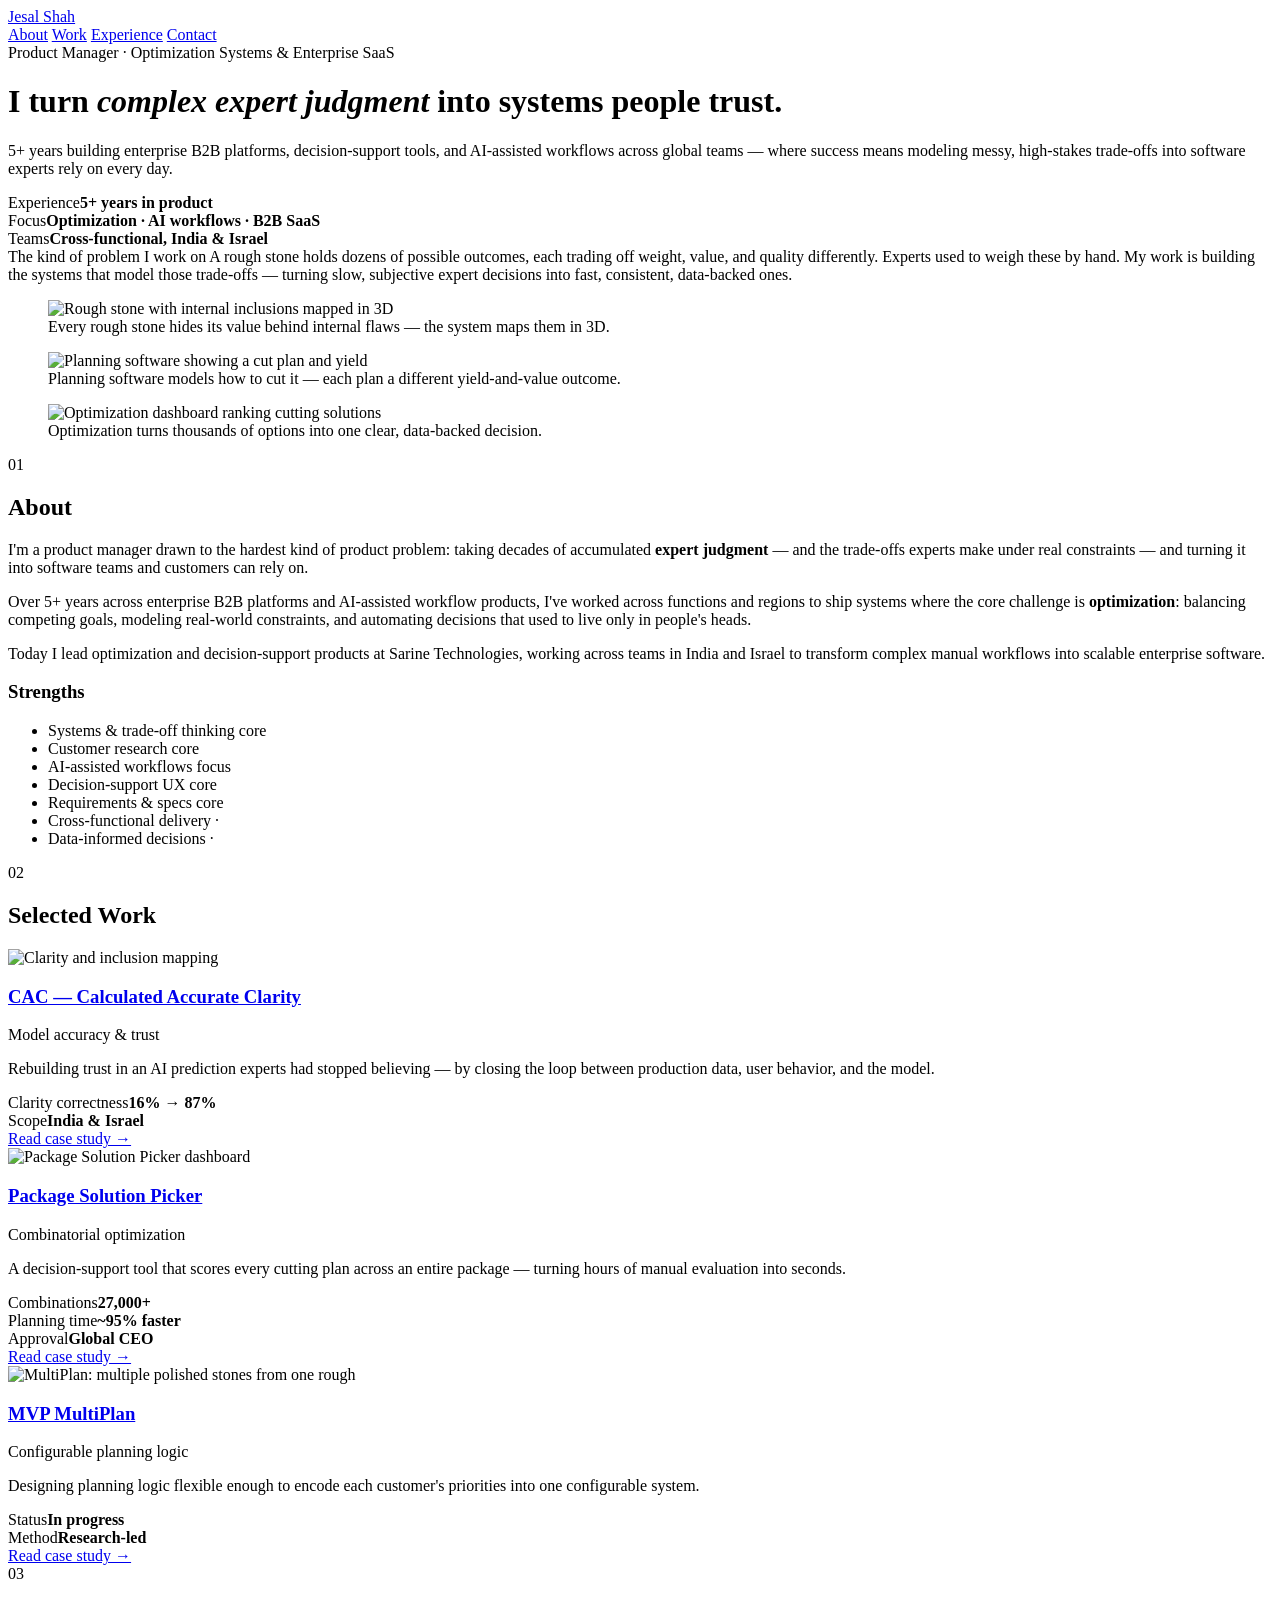
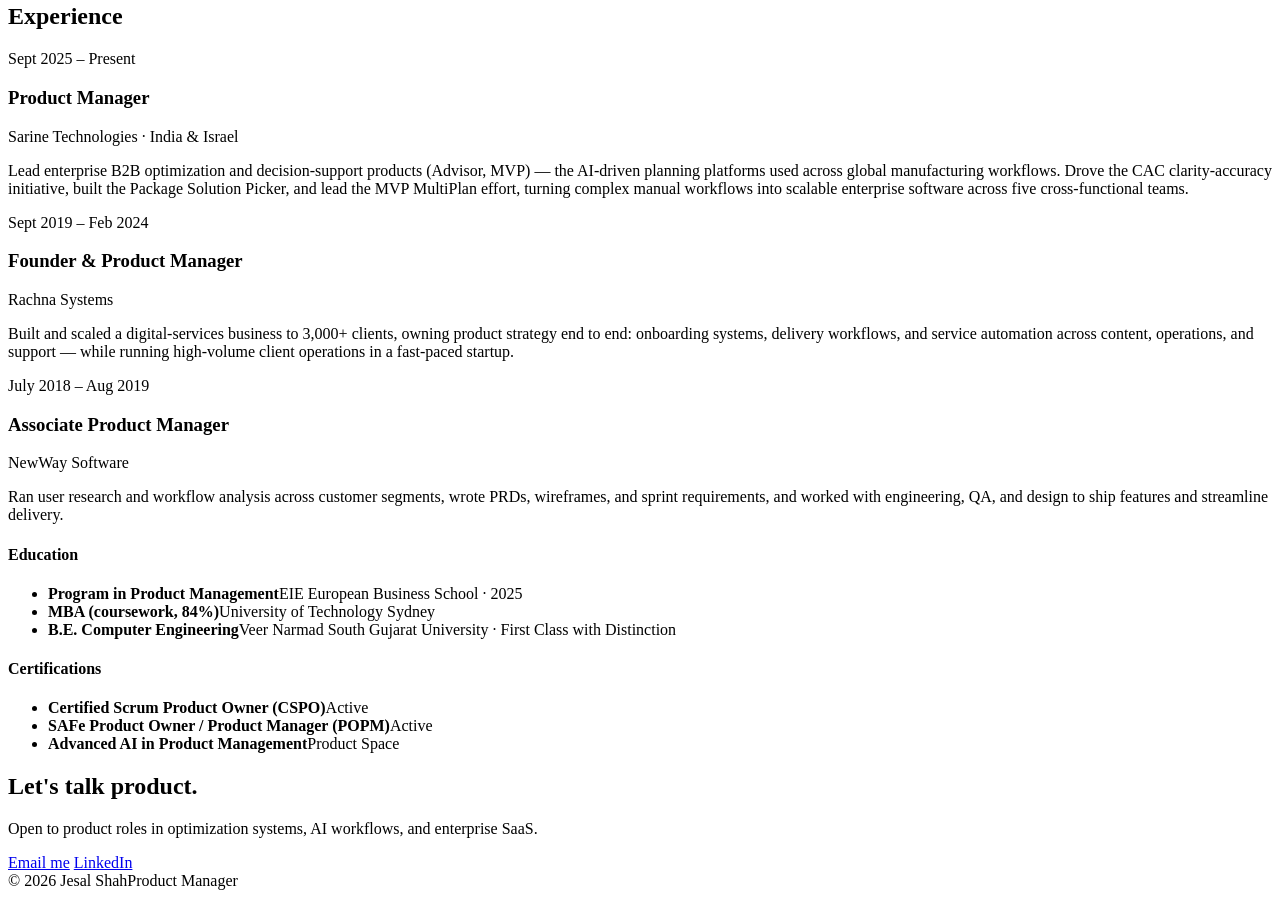
==== index.html @ 4de151d1 "Add files via upload" ====
<!DOCTYPE html>
<html lang="en">
<head>
<meta charset="UTF-8">
<meta name="viewport" content="width=device-width, initial-scale=1.0">
<title>Jesal Shah — Product Manager</title>
<link rel="preconnect" href="https://fonts.googleapis.com">
<link rel="preconnect" href="https://fonts.gstatic.com" crossorigin>
<link href="https://fonts.googleapis.com/css2?family=Fraunces:opsz,wght@9..144,400;9..144,500;9..144,600;9..144,700&family=IBM+Plex+Mono:wght@400;500&family=IBM+Plex+Sans:wght@400;500;600&display=swap" rel="stylesheet">
<link rel="stylesheet" href="assets/style.css">
</head>
<body>

<nav>
  <div class="wrap">
    <a class="name" href="index.html">Jesal Shah</a>
    <div class="links">
      <a href="#about">About</a>
      <a href="#work">Work</a>
      <a href="#experience">Experience</a>
      <a href="#contact">Contact</a>
    </div>
  </div>
</nav>

<header>
  <div class="wrap">
    <div class="eyebrow mono">Product Manager · Optimization Systems &amp; Enterprise SaaS</div>
    <h1>I turn <em>complex expert judgment</em> into systems people trust.</h1>
    <p class="lede">5+ years building enterprise B2B platforms, decision-support tools, and AI-assisted workflows across global teams &mdash; where success means modeling messy, high-stakes trade-offs into software experts rely on every day.</p>
    <div class="hero-meta">
      <div><span class="mono">Experience</span><strong>5+ years in product</strong></div>
      <div><span class="mono">Focus</span><strong>Optimization · AI workflows · B2B SaaS</strong></div>
      <div><span class="mono">Teams</span><strong>Cross-functional, India &amp; Israel</strong></div>
    </div>
  </div>
</header>

<div class="context">
  <div class="wrap">
    <div class="intro">
      <span class="mono">The kind of problem I work on</span>
      A rough stone holds dozens of possible outcomes, each trading off weight, value, and quality differently. Experts used to weigh these by hand. My work is building the systems that model those trade-offs &mdash; turning slow, subjective expert decisions into fast, consistent, data-backed ones.
    </div>
    <div class="ctx-grid">
      <figure><img src="assets/inclusion-map.jpg" alt="Rough stone with internal inclusions mapped in 3D"><figcaption>Every rough stone hides its value behind internal flaws &mdash; the system maps them in 3D.</figcaption></figure>
      <figure><img src="assets/cut-plan-yield.jpg" alt="Planning software showing a cut plan and yield"><figcaption>Planning software models how to cut it &mdash; each plan a different yield-and-value outcome.</figcaption></figure>
      <figure><img src="assets/picker-dashboard.png" alt="Optimization dashboard ranking cutting solutions"><figcaption>Optimization turns thousands of options into one clear, data-backed decision.</figcaption></figure>
    </div>
  </div>
</div>

<section id="about">
  <div class="wrap">
    <div class="sec-head"><span class="num">01</span><h2>About</h2></div>
    <div class="about-grid">
      <div>
        <p>I'm a product manager drawn to the hardest kind of product problem: taking decades of accumulated <strong>expert judgment</strong> &mdash; and the trade-offs experts make under real constraints &mdash; and turning it into software teams and customers can rely on.</p>
        <p>Over 5+ years across enterprise B2B platforms and AI-assisted workflow products, I've worked across functions and regions to ship systems where the core challenge is <strong>optimization</strong>: balancing competing goals, modeling real-world constraints, and automating decisions that used to live only in people's heads.</p>
        <p>Today I lead optimization and decision-support products at Sarine Technologies, working across teams in India and Israel to transform complex manual workflows into scalable enterprise software.</p>
      </div>
      <div class="skills">
        <h3>Strengths</h3>
        <ul>
          <li>Systems &amp; trade-off thinking <span>core</span></li>
          <li>Customer research <span>core</span></li>
          <li>AI-assisted workflows <span>focus</span></li>
          <li>Decision-support UX <span>core</span></li>
          <li>Requirements &amp; specs <span>core</span></li>
          <li>Cross-functional delivery <span>·</span></li>
          <li>Data-informed decisions <span>·</span></li>
        </ul>
      </div>
    </div>
  </div>
</section>

<section id="work">
  <div class="wrap">
    <div class="sec-head"><span class="num">02</span><h2>Selected Work</h2></div>

    <article class="case">
      <div class="case-media"><img src="assets/inclusion-map.jpg" alt="Clarity and inclusion mapping"></div>
      <div class="case-body">
        <div class="case-top"><h3><a href="work/cac.html">CAC &mdash; Calculated Accurate Clarity</a></h3><span class="tag">Model accuracy &amp; trust</span></div>
        <p class="one-liner">Rebuilding trust in an AI prediction experts had stopped believing &mdash; by closing the loop between production data, user behavior, and the model.</p>
        <div class="metrics">
          <div class="m"><span class="mono">Clarity correctness</span><strong>16% &rarr; 87%</strong></div>
          <div class="m"><span class="mono">Scope</span><strong>India &amp; Israel</strong></div>
        </div>
        <div class="case-links"><a class="btn btn-fill" href="work/cac.html">Read case study &rarr;</a></div>
      </div>
    </article>

    <article class="case">
      <div class="case-media"><img src="assets/picker-dashboard.png" alt="Package Solution Picker dashboard"></div>
      <div class="case-body">
        <div class="case-top"><h3><a href="work/package-solution-picker.html">Package Solution Picker</a></h3><span class="tag">Combinatorial optimization</span></div>
        <p class="one-liner">A decision-support tool that scores every cutting plan across an entire package &mdash; turning hours of manual evaluation into seconds.</p>
        <div class="metrics">
          <div class="m"><span class="mono">Combinations</span><strong>27,000+</strong></div>
          <div class="m"><span class="mono">Planning time</span><strong>~95% faster</strong></div>
          <div class="m"><span class="mono">Approval</span><strong>Global CEO</strong></div>
        </div>
        <div class="case-links">
          <a class="btn btn-fill" href="work/package-solution-picker.html">Read case study &rarr;</a>
        </div>
      </div>
    </article>

    <article class="case">
      <div class="case-media"><img src="assets/multiplan.webp" alt="MultiPlan: multiple polished stones from one rough"></div>
      <div class="case-body">
        <div class="case-top"><h3><a href="work/multiplan.html">MVP MultiPlan</a></h3><span class="tag">Configurable planning logic</span></div>
        <p class="one-liner">Designing planning logic flexible enough to encode each customer's priorities into one configurable system.</p>
        <div class="metrics">
          <div class="m"><span class="mono">Status</span><strong>In progress</strong></div>
          <div class="m"><span class="mono">Method</span><strong>Research-led</strong></div>
        </div>
        <div class="case-links">
          <a class="btn btn-fill" href="work/multiplan.html">Read case study &rarr;</a>
        </div>
      </div>
    </article>

  </div>
</section>

<section id="experience">
  <div class="wrap">
    <div class="sec-head"><span class="num">03</span><h2>Experience</h2></div>
    <div class="exp">
      <div class="exp-item">
        <div class="date">Sept 2025 &ndash; Present</div>
        <h3>Product Manager</h3>
        <div class="co">Sarine Technologies · India &amp; Israel</div>
        <p>Lead enterprise B2B optimization and decision-support products (Advisor, MVP) &mdash; the AI-driven planning platforms used across global manufacturing workflows. Drove the CAC clarity-accuracy initiative, built the Package Solution Picker, and lead the MVP MultiPlan effort, turning complex manual workflows into scalable enterprise software across five cross-functional teams.</p>
      </div>
      <div class="exp-item">
        <div class="date">Sept 2019 &ndash; Feb 2024</div>
        <h3>Founder &amp; Product Manager</h3>
        <div class="co">Rachna Systems</div>
        <p>Built and scaled a digital-services business to 3,000+ clients, owning product strategy end to end: onboarding systems, delivery workflows, and service automation across content, operations, and support &mdash; while running high-volume client operations in a fast-paced startup.</p>
      </div>
      <div class="exp-item">
        <div class="date">July 2018 &ndash; Aug 2019</div>
        <h3>Associate Product Manager</h3>
        <div class="co">NewWay Software</div>
        <p>Ran user research and workflow analysis across customer segments, wrote PRDs, wireframes, and sprint requirements, and worked with engineering, QA, and design to ship features and streamline delivery.</p>
      </div>
    </div>

    <div class="credentials">
      <div>
        <h4>Education</h4>
        <ul>
          <li><strong>Program in Product Management</strong>EIE European Business School · 2025</li>
          <li><strong>MBA (coursework, 84%)</strong>University of Technology Sydney</li>
          <li><strong>B.E. Computer Engineering</strong>Veer Narmad South Gujarat University · First Class with Distinction</li>
        </ul>
      </div>
      <div>
        <h4>Certifications</h4>
        <ul>
          <li><strong>Certified Scrum Product Owner (CSPO)</strong>Active</li>
          <li><strong>SAFe Product Owner / Product Manager (POPM)</strong>Active</li>
          <li><strong>Advanced AI in Product Management</strong>Product Space</li>
        </ul>
      </div>
    </div>
  </div>
</section>

<section id="contact" class="contact">
  <div class="wrap">
    <h2>Let's talk product.</h2>
    <p>Open to product roles in optimization systems, AI workflows, and enterprise SaaS.</p>
    <div class="cta-row">
      <a class="btn btn-fill" href="mailto:Jesal.shah1910@gmail.com">Email me</a>
      <a class="btn btn-line" href="https://linkedin.com/in/jesalshah19/" target="_blank" rel="noopener">LinkedIn</a>
    </div>
  </div>
</section>

<footer>
  <div class="wrap"><span class="mono">&copy; 2026 Jesal Shah</span><span class="mono">Product Manager</span></div>
</footer>

<script src="assets/assistant.js"></script>
</body>
</html>
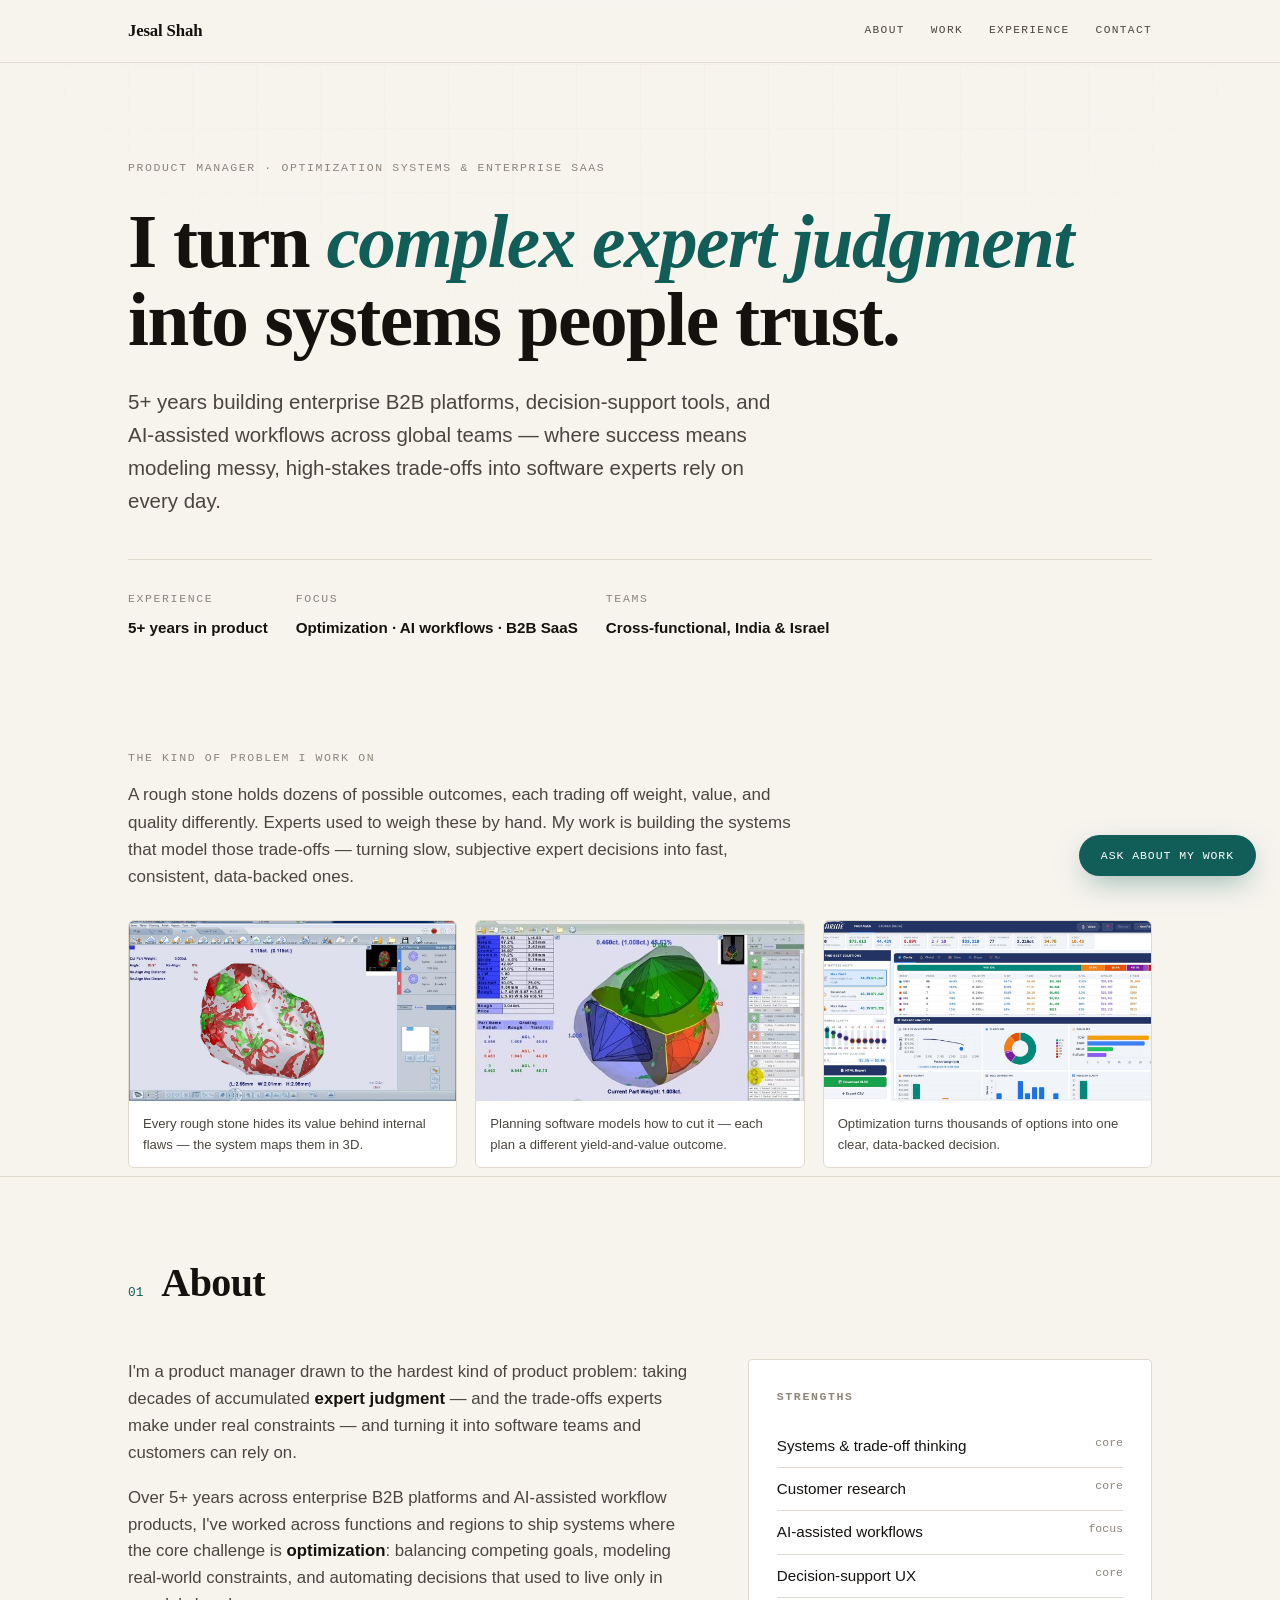
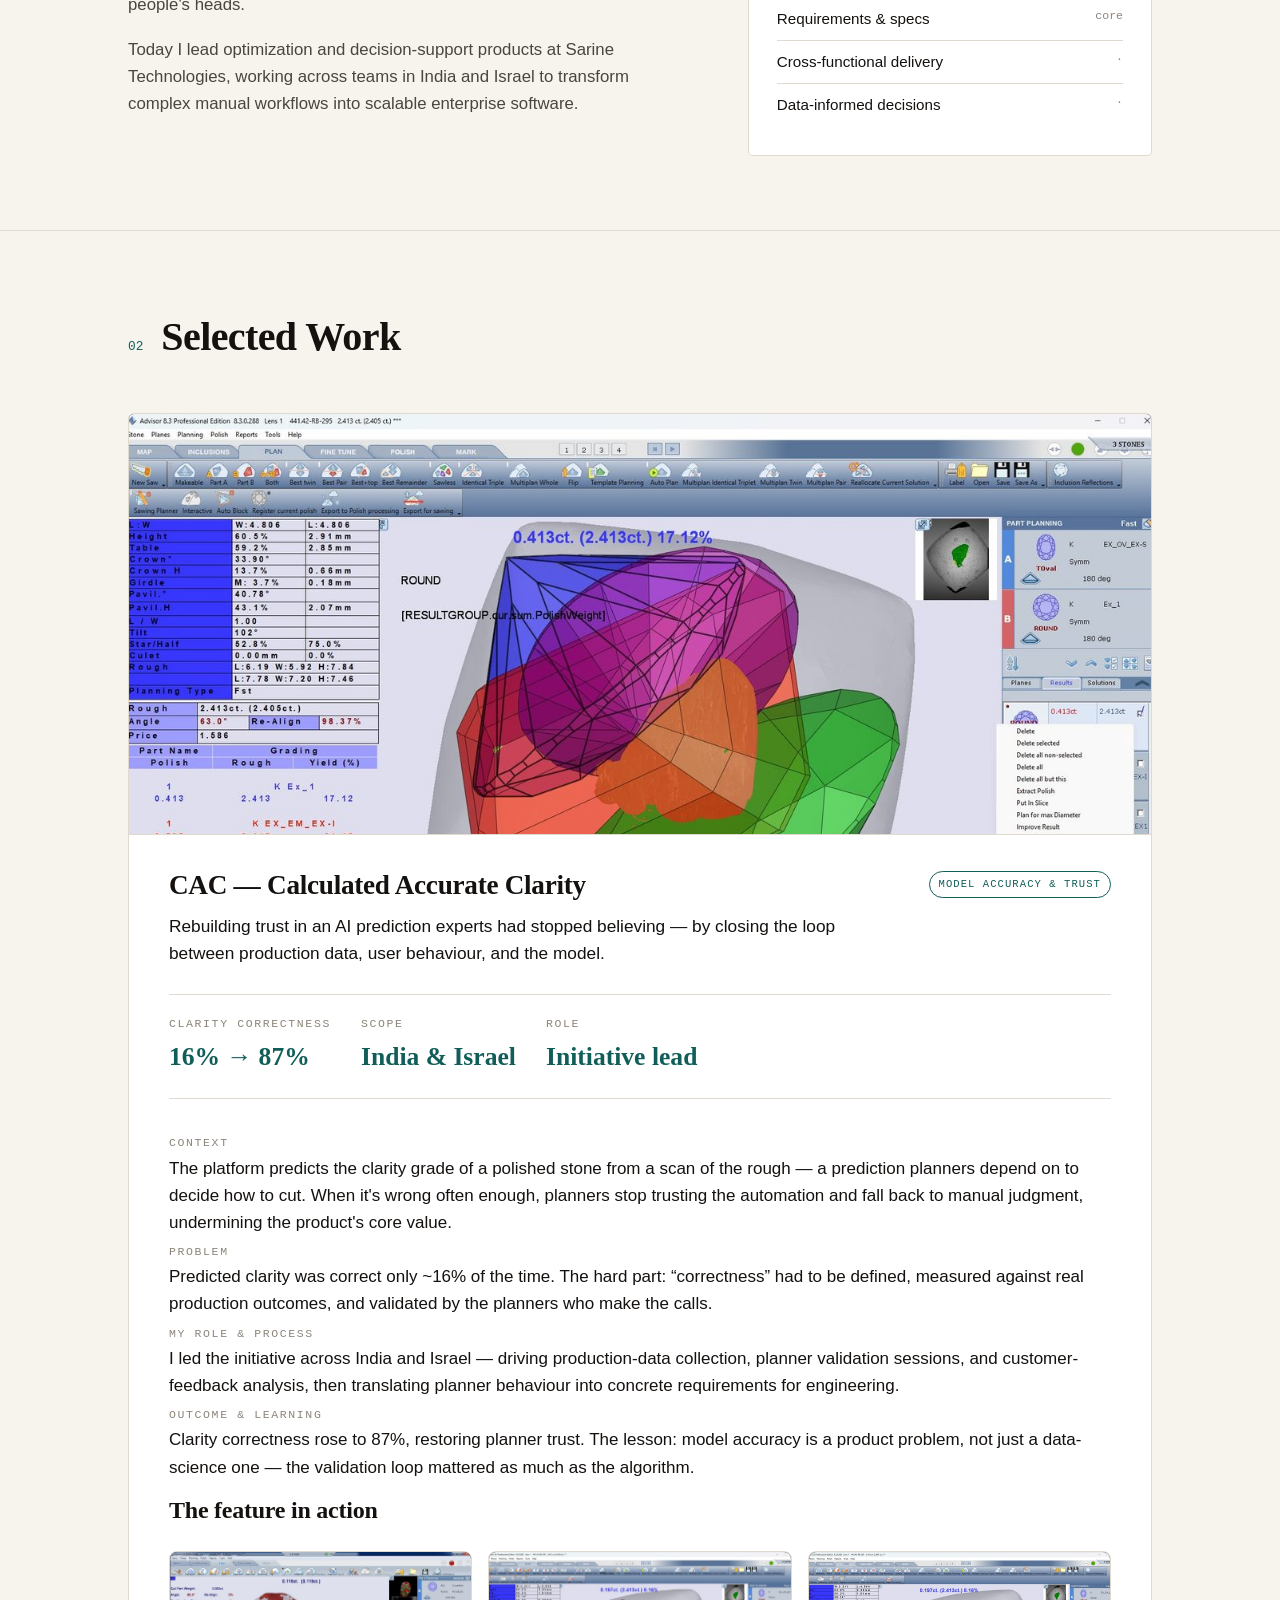
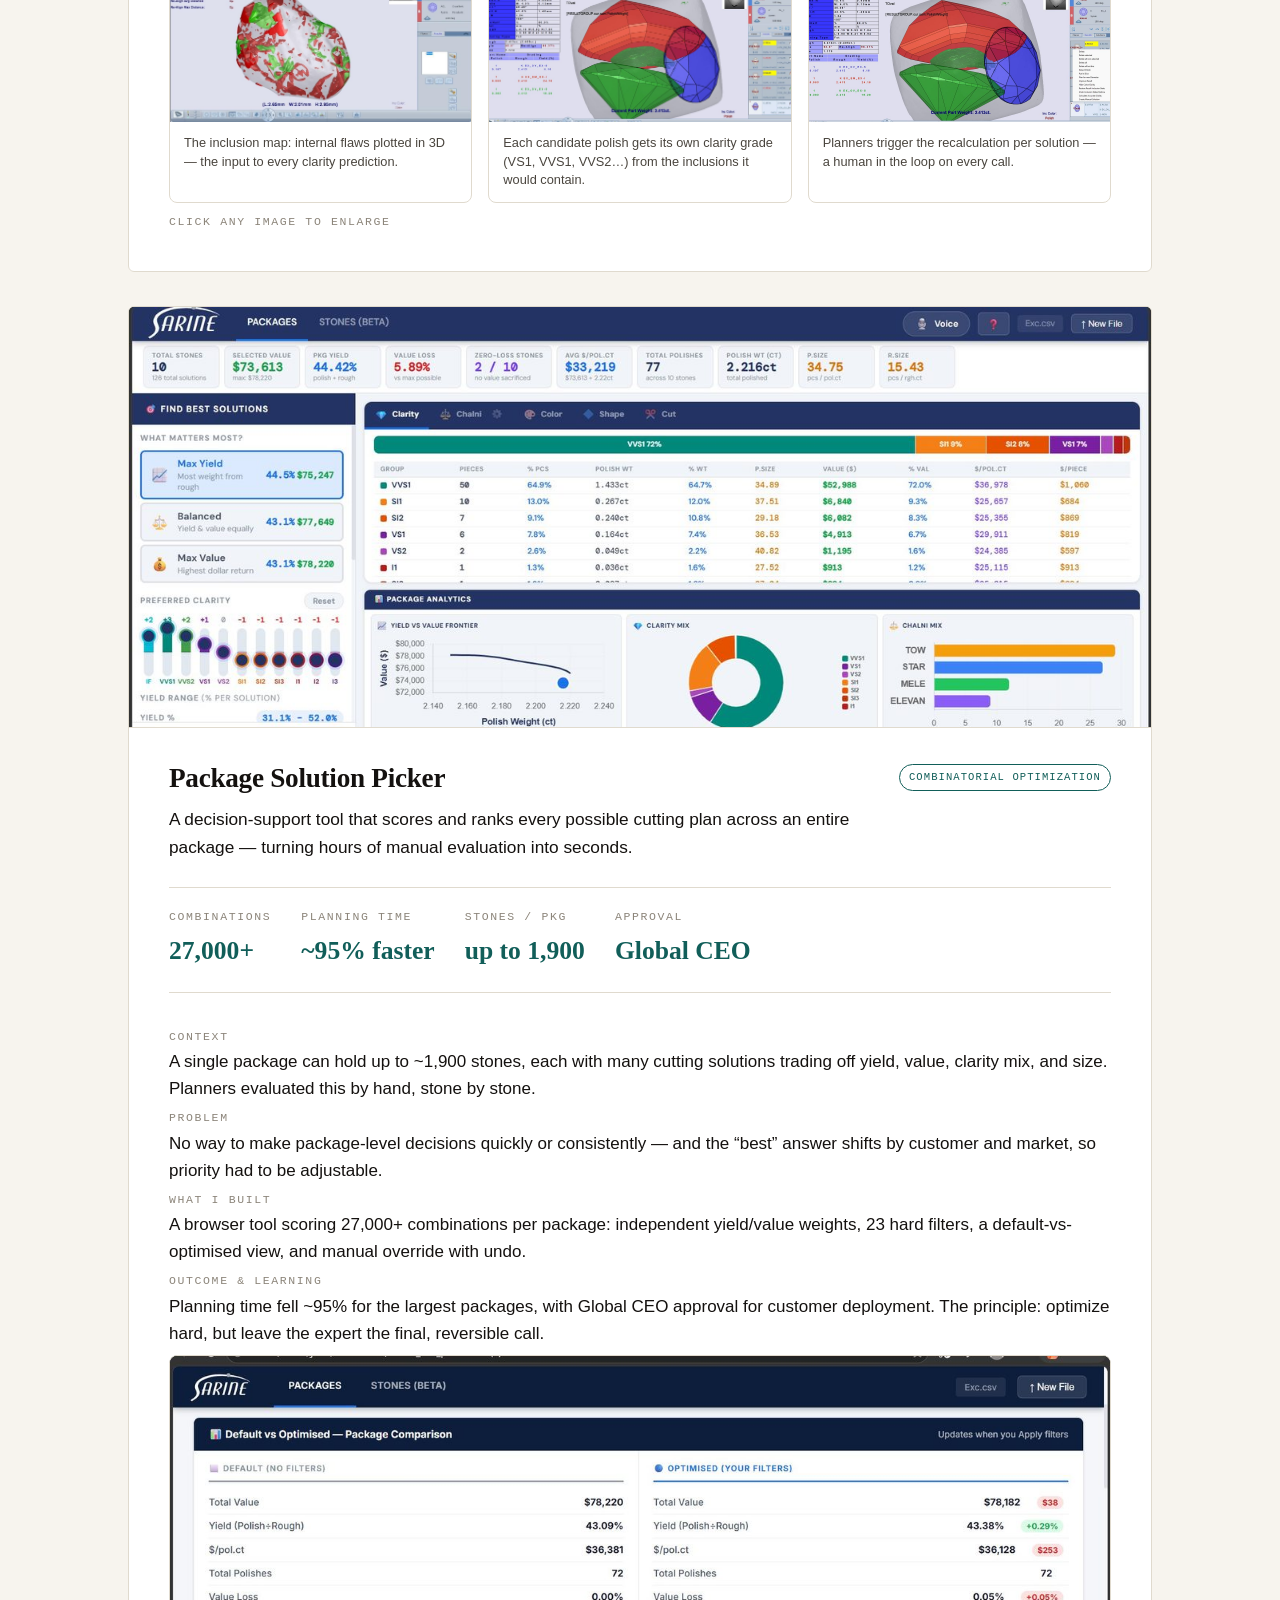
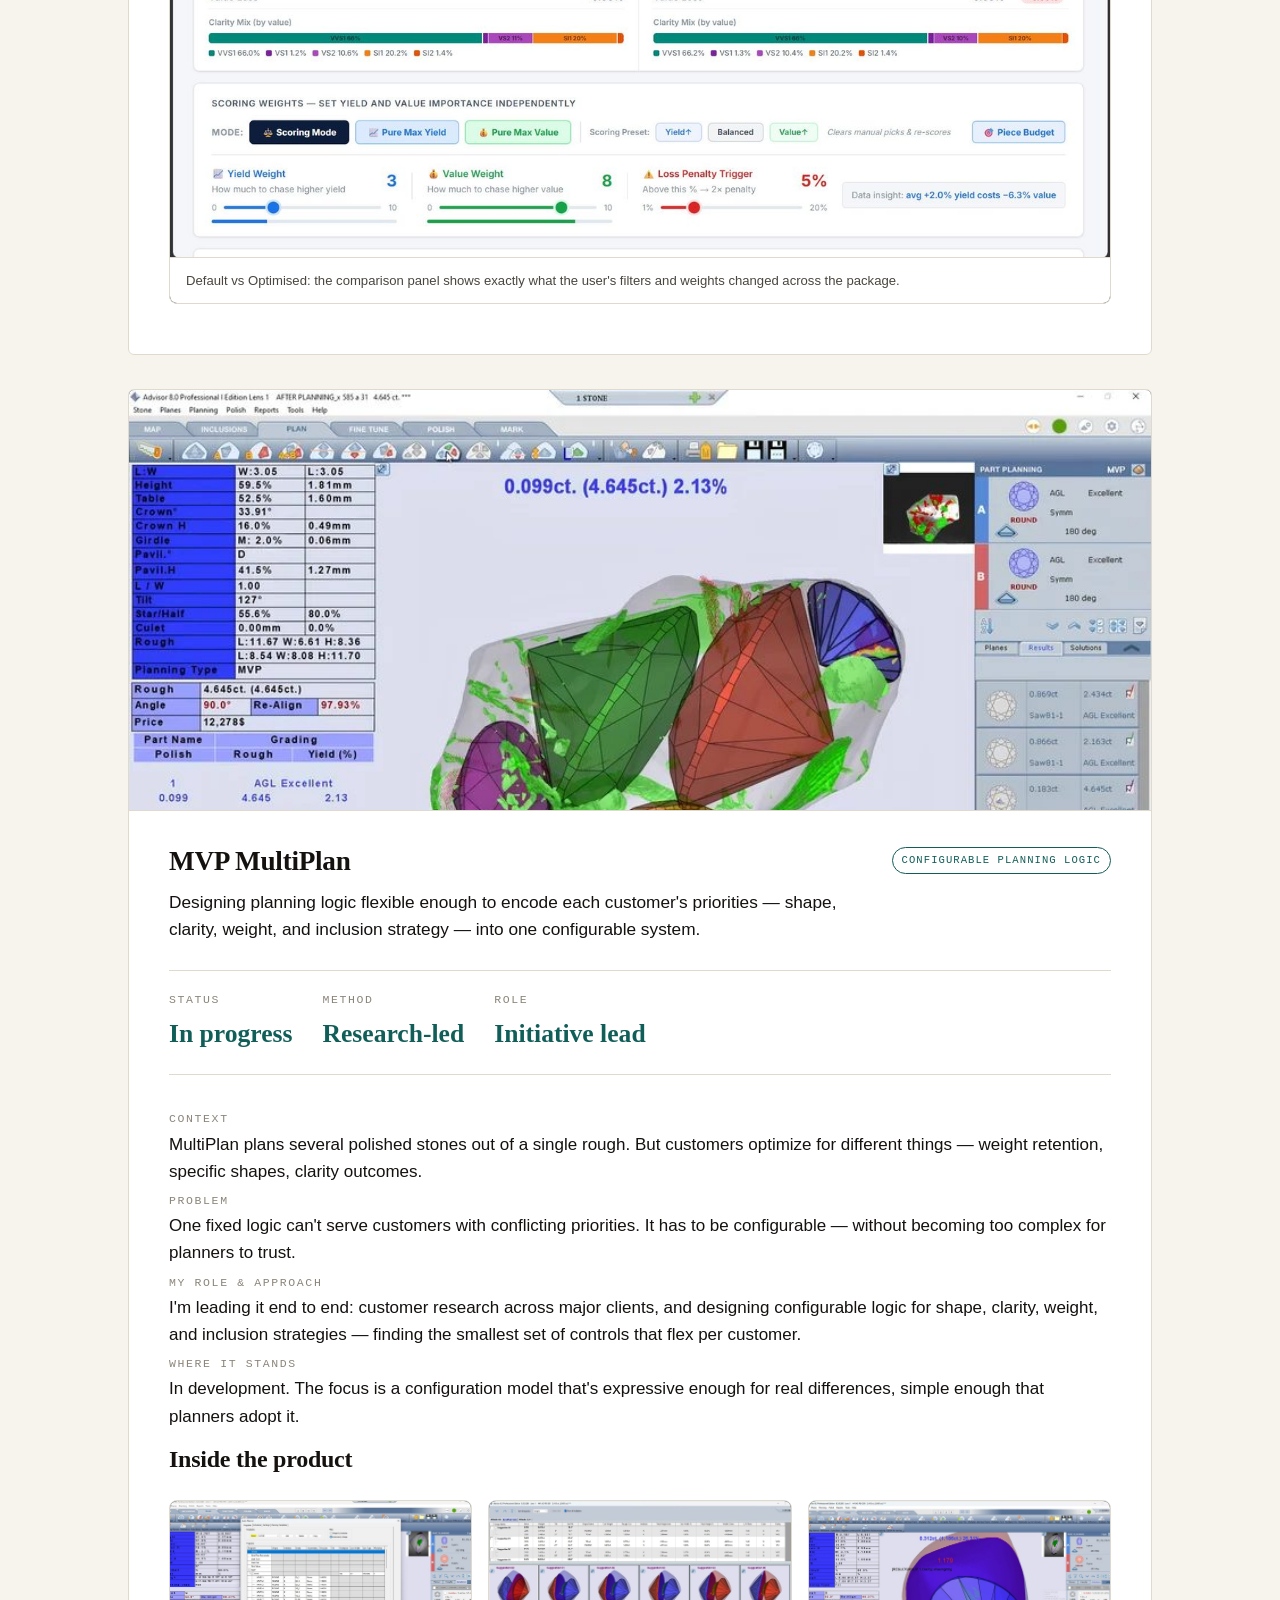
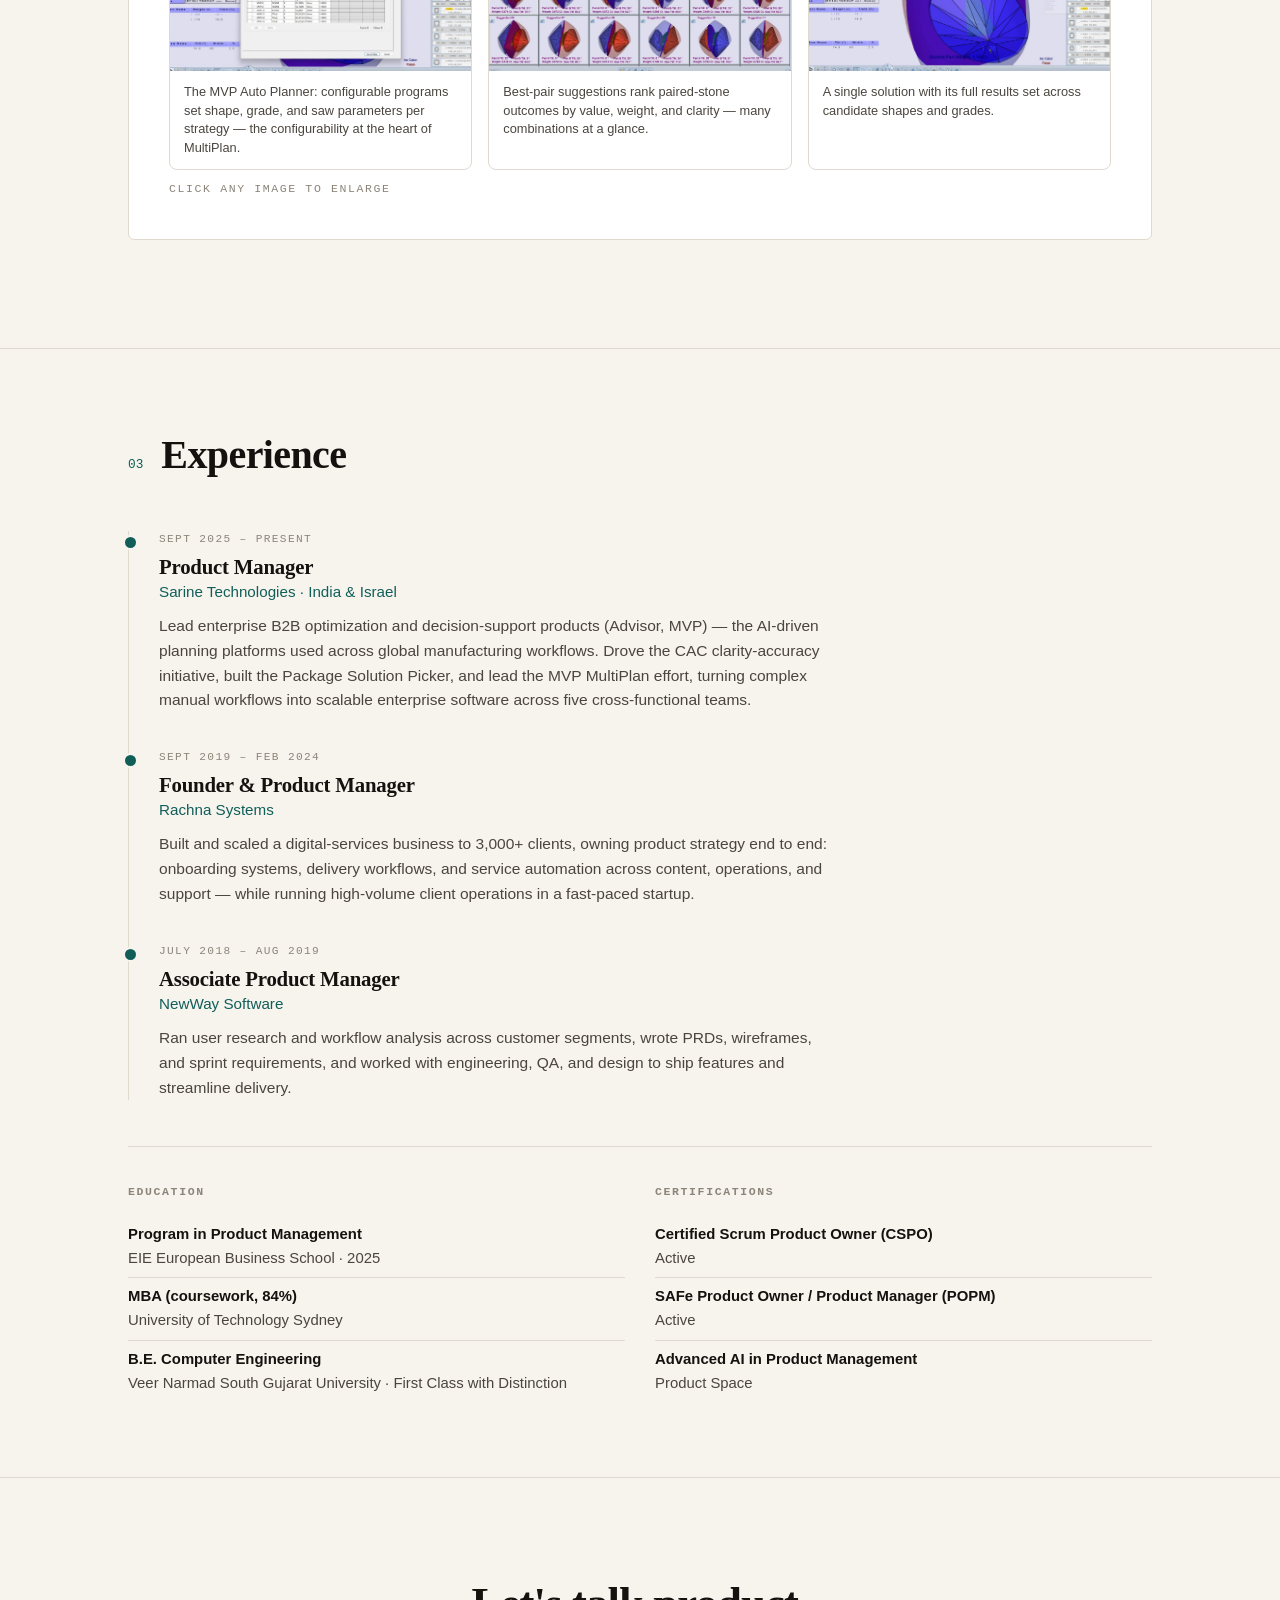
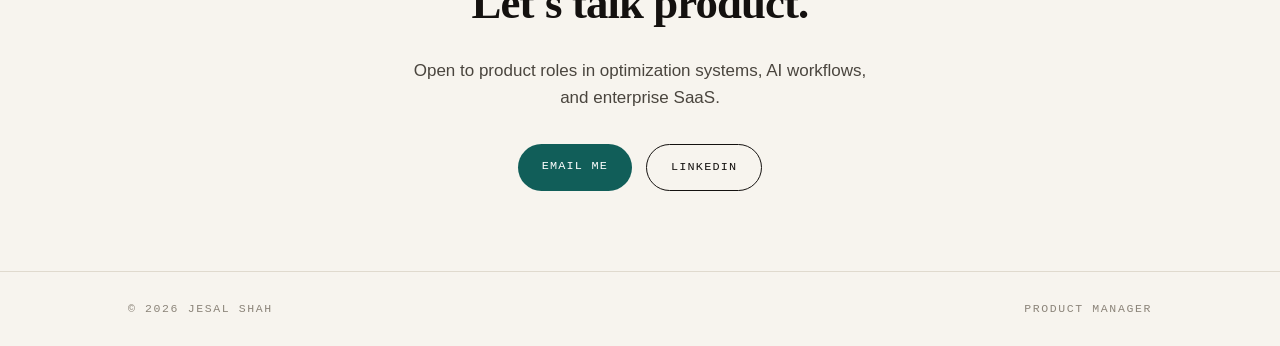
==== commit 39a89c69: "Add files via upload" ====
--- a/index.html
+++ b/index.html
@@ -7,185 +7,479 @@
 <link rel="preconnect" href="https://fonts.googleapis.com">
 <link rel="preconnect" href="https://fonts.gstatic.com" crossorigin>
 <link href="https://fonts.googleapis.com/css2?family=Fraunces:opsz,wght@9..144,400;9..144,500;9..144,600;9..144,700&family=IBM+Plex+Mono:wght@400;500&family=IBM+Plex+Sans:wght@400;500;600&display=swap" rel="stylesheet">
-<link rel="stylesheet" href="assets/style.css">
+<style>
+:root{
+  --paper:#F7F4EE; --ink:#14110F; --ink-soft:#4A453E; --ink-faint:#8C857A;
+  --accent:#115E59; --accent-soft:#0f4c4a; --line:#E0DACE; --card:#FFFFFF; --maxw:1080px;
+}
+*{box-sizing:border-box;margin:0;padding:0;}
+html{scroll-behavior:smooth;}
+body{background:var(--paper);color:var(--ink);font-family:'IBM Plex Sans',sans-serif;line-height:1.6;font-size:17px;-webkit-font-smoothing:antialiased;overflow-x:hidden;}
+body::before{content:"";position:fixed;inset:0;z-index:-1;pointer-events:none;background-image:linear-gradient(var(--line) 1px,transparent 1px),linear-gradient(90deg,var(--line) 1px,transparent 1px);background-size:64px 64px;opacity:.18;mask-image:radial-gradient(ellipse 80% 60% at 50% 0%,#000,transparent 75%);}
+.wrap{max-width:var(--maxw);margin:0 auto;padding:0 28px;}
+.mono{font-family:'IBM Plex Mono',monospace;font-size:.72rem;letter-spacing:.14em;text-transform:uppercase;color:var(--ink-faint);}
+.accent{color:var(--accent);}
+a{color:inherit;}
+
+/* NAV */
+nav{position:sticky;top:0;z-index:50;backdrop-filter:blur(8px);background:rgba(247,244,238,.82);border-bottom:1px solid var(--line);}
+nav .wrap{display:flex;justify-content:space-between;align-items:center;height:62px;}
+nav .name{font-family:'Fraunces',serif;font-weight:600;font-size:1.05rem;letter-spacing:-.01em;text-decoration:none;}
+nav .links{display:flex;gap:26px;align-items:center;}
+nav .links a{font-family:'IBM Plex Mono',monospace;font-size:.7rem;letter-spacing:.12em;text-transform:uppercase;text-decoration:none;color:var(--ink-soft);transition:color .2s;}
+nav .links a:hover{color:var(--accent);}
+@media(max-width:640px){nav .links{gap:14px;}nav .links a{font-size:.6rem;}}
+
+/* HERO */
+header{padding:96px 0 64px;}
+.eyebrow{margin-bottom:26px;opacity:0;animation:rise .7s .05s forwards;}
+h1{font-family:'Fraunces',serif;font-weight:600;font-size:clamp(2.5rem,6.5vw,4.7rem);line-height:1.03;letter-spacing:-.02em;margin-bottom:28px;opacity:0;animation:rise .8s .15s forwards;}
+h1 em{font-style:italic;color:var(--accent);}
+.lede{font-size:clamp(1.05rem,2.2vw,1.28rem);max-width:660px;color:var(--ink-soft);opacity:0;animation:rise .8s .3s forwards;}
+.hero-meta{display:flex;flex-wrap:wrap;gap:28px;margin-top:42px;padding-top:30px;border-top:1px solid var(--line);opacity:0;animation:rise .8s .45s forwards;}
+.hero-meta div .mono{display:block;margin-bottom:5px;}
+.hero-meta div strong{font-weight:600;font-size:.95rem;}
+@keyframes rise{to{opacity:1;transform:translateY(0);}}
+.eyebrow,h1,.lede,.hero-meta{transform:translateY(14px);}
+
+/* CONTEXT BAND */
+.context{padding:44px 0 8px;}
+.context .intro{max-width:680px;margin-bottom:30px;color:var(--ink-soft);}
+.context .intro .mono{display:block;margin-bottom:14px;}
+.ctx-grid{display:grid;grid-template-columns:repeat(3,1fr);gap:18px;}
+@media(max-width:760px){.ctx-grid{grid-template-columns:1fr;}}
+.ctx-grid figure{border:1px solid var(--line);border-radius:6px;overflow:hidden;background:var(--card);}
+.ctx-grid img{width:100%;height:180px;object-fit:cover;display:block;}
+.ctx-grid figcaption{padding:12px 14px;font-size:.82rem;color:var(--ink-soft);}
+
+section{padding:74px 0;border-top:1px solid var(--line);}
+.sec-head{display:flex;align-items:baseline;gap:18px;margin-bottom:44px;}
+.sec-head .num{font-family:'IBM Plex Mono',monospace;font-size:.8rem;color:var(--accent);padding-top:6px;}
+.sec-head h2{font-family:'Fraunces',serif;font-weight:600;font-size:clamp(1.7rem,3.6vw,2.5rem);letter-spacing:-.015em;}
+
+.about-grid{display:grid;grid-template-columns:1.4fr 1fr;gap:54px;}
+@media(max-width:760px){.about-grid{grid-template-columns:1fr;gap:36px;}}
+.about-grid p{margin-bottom:18px;color:var(--ink-soft);font-size:1.05rem;}
+.about-grid p strong{color:var(--ink);font-weight:600;}
+.skills{border:1px solid var(--line);background:var(--card);padding:28px;border-radius:4px;align-self:start;}
+.skills h3{font-family:'IBM Plex Mono',monospace;font-size:.72rem;letter-spacing:.14em;text-transform:uppercase;color:var(--ink-faint);margin-bottom:18px;}
+.skills ul{list-style:none;}
+.skills li{padding:9px 0;border-bottom:1px solid var(--line);font-size:.95rem;display:flex;justify-content:space-between;}
+.skills li:last-child{border-bottom:none;}
+.skills li span{color:var(--ink-faint);font-family:'IBM Plex Mono',monospace;font-size:.72rem;}
+
+/* CASE CARDS (home) */
+.case{background:var(--card);border:1px solid var(--line);border-radius:6px;padding:0;margin-bottom:34px;overflow:hidden;transition:box-shadow .25s,border-color .25s;}
+.case:hover{box-shadow:0 18px 40px -26px rgba(20,17,15,.35);border-color:var(--accent);}
+.case-media{width:100%;background:#0c1116;border-bottom:1px solid var(--line);}
+.case-media img{width:100%;display:block;max-height:420px;object-fit:cover;object-position:top;}
+.case-body{padding:36px 40px 40px;}
+@media(max-width:560px){.case-body{padding:26px 22px 30px;}}
+.case-top{display:flex;justify-content:space-between;align-items:flex-start;flex-wrap:wrap;gap:14px;margin-bottom:8px;}
+.case h3{font-family:'Fraunces',serif;font-weight:600;font-size:1.7rem;letter-spacing:-.01em;line-height:1.1;}
+.case h3 a{text-decoration:none;}
+.case h3 a:hover{color:var(--accent);}
+.tag{font-family:'IBM Plex Mono',monospace;font-size:.66rem;letter-spacing:.1em;text-transform:uppercase;color:var(--accent);border:1px solid var(--accent);padding:4px 9px;border-radius:99px;white-space:nowrap;}
+.case .one-liner{color:var(--ink);font-size:1.08rem;margin:12px 0 26px;max-width:720px;font-weight:500;}
+.metrics{display:flex;flex-wrap:wrap;gap:30px;margin:0 0 28px;padding:20px 0;border-top:1px solid var(--line);border-bottom:1px solid var(--line);}
+.metrics .m .mono{display:block;margin-bottom:4px;}
+.metrics .m strong{font-family:'Fraunces',serif;font-size:1.6rem;font-weight:600;color:var(--accent);}
+.case-links{margin-top:26px;display:flex;gap:14px;flex-wrap:wrap;align-items:center;}
+
+/* BUTTONS */
+.btn{font-family:'IBM Plex Mono',monospace;font-size:.74rem;letter-spacing:.1em;text-transform:uppercase;text-decoration:none;padding:13px 24px;border-radius:99px;transition:.2s;display:inline-block;cursor:pointer;border:none;}
+.btn-fill{background:var(--accent);color:#fff;}
+.btn-fill:hover{background:var(--accent-soft);}
+.btn-line{border:1px solid var(--ink);color:var(--ink);background:transparent;}
+.btn-line:hover{background:var(--ink);color:var(--paper);}
+.btn-text{font-family:'IBM Plex Mono',monospace;font-size:.72rem;letter-spacing:.1em;text-transform:uppercase;text-decoration:none;color:var(--accent);}
+.btn-text:hover{text-decoration:underline;}
+
+/* CASE STUDY PAGE */
+.cs-hero{padding:80px 0 50px;}
+.cs-hero .back{margin-bottom:30px;display:inline-block;}
+.cs-hero h1{font-size:clamp(2.2rem,5.5vw,3.8rem);margin-bottom:22px;animation:none;opacity:1;transform:none;}
+.cs-hero .one-liner{font-size:clamp(1.1rem,2.4vw,1.35rem);max-width:720px;color:var(--ink-soft);}
+.cs-shot{margin:0 0 10px;border:1px solid var(--line);border-radius:8px;overflow:hidden;background:#0c1116;}
+.cs-shot img{width:100%;display:block;}
+.cs-shot figcaption{padding:12px 16px;font-size:.82rem;color:var(--ink-soft);background:var(--card);border-top:1px solid var(--line);}
+.cs-metrics{display:flex;flex-wrap:wrap;gap:40px;padding:30px 0;margin:40px 0;border-top:1px solid var(--line);border-bottom:1px solid var(--line);}
+.cs-metrics .m .mono{display:block;margin-bottom:6px;}
+.cs-metrics .m strong{font-family:'Fraunces',serif;font-size:2.1rem;font-weight:600;color:var(--accent);line-height:1;}
+.cs-block{max-width:760px;margin:0 auto 0 0;padding:30px 0;border-top:1px solid var(--line);}
+.cs-block:first-of-type{border-top:none;}
+.cs-block h2{font-family:'Fraunces',serif;font-weight:600;font-size:1.5rem;margin-bottom:16px;letter-spacing:-.01em;}
+.cs-block p{color:var(--ink-soft);margin-bottom:14px;}
+.cs-block ul{color:var(--ink-soft);margin:0 0 14px 20px;}
+.cs-block li{margin-bottom:8px;}
+.cs-cta{background:var(--card);border:1px solid var(--line);border-radius:8px;padding:34px;margin:40px 0;text-align:center;}
+.cs-cta h3{font-family:'Fraunces',serif;font-size:1.4rem;margin-bottom:10px;}
+.cs-cta p{color:var(--ink-soft);margin-bottom:22px;}
+
+.contact{text-align:center;padding:90px 0 80px;}
+.contact h2{font-family:'Fraunces',serif;font-weight:600;font-size:clamp(1.9rem,4vw,2.8rem);letter-spacing:-.02em;margin-bottom:18px;}
+.contact p{color:var(--ink-soft);max-width:480px;margin:0 auto 32px;}
+.cta-row{display:flex;gap:14px;justify-content:center;flex-wrap:wrap;}
+
+footer{border-top:1px solid var(--line);padding:28px 0;}
+footer .wrap{display:flex;justify-content:space-between;flex-wrap:wrap;gap:10px;}
+
+/* ASSISTANT WIDGET */
+#asst-launch{position:fixed;bottom:24px;right:24px;z-index:100;background:var(--accent);color:#fff;border:none;border-radius:99px;padding:14px 22px;font-family:'IBM Plex Mono',monospace;font-size:.72rem;letter-spacing:.08em;text-transform:uppercase;cursor:pointer;box-shadow:0 10px 30px -8px rgba(17,94,89,.5);transition:transform .2s,background .2s;}
+#asst-launch:hover{transform:translateY(-2px);background:var(--accent-soft);}
+#asst-panel{position:fixed;bottom:24px;right:24px;z-index:101;width:min(380px,calc(100vw - 32px));height:min(560px,calc(100vh - 48px));background:var(--paper);border:1px solid var(--line);border-radius:14px;box-shadow:0 24px 60px -20px rgba(20,17,15,.4);display:none;flex-direction:column;overflow:hidden;}
+#asst-panel.open{display:flex;}
+.asst-head{background:var(--ink);color:var(--paper);padding:16px 18px;display:flex;justify-content:space-between;align-items:center;}
+.asst-head .t{font-family:'Fraunces',serif;font-size:1.05rem;}
+.asst-head .sub{font-family:'IBM Plex Mono',monospace;font-size:.6rem;letter-spacing:.1em;text-transform:uppercase;color:var(--ink-faint);}
+.asst-head button{background:none;border:none;color:var(--paper);font-size:1.3rem;cursor:pointer;line-height:1;}
+.asst-body{flex:1;overflow-y:auto;padding:18px;display:flex;flex-direction:column;gap:12px;}
+.asst-msg{padding:11px 14px;border-radius:12px;font-size:.92rem;max-width:90%;line-height:1.5;}
+.asst-msg.bot{background:var(--card);border:1px solid var(--line);align-self:flex-start;border-bottom-left-radius:3px;}
+.asst-msg.user{background:var(--accent);color:#fff;align-self:flex-end;border-bottom-right-radius:3px;}
+.asst-chips{display:flex;flex-wrap:wrap;gap:8px;padding:0 18px 14px;}
+.asst-chip{background:var(--card);border:1px solid var(--line);border-radius:99px;padding:7px 13px;font-size:.78rem;cursor:pointer;transition:.15s;}
+.asst-chip:hover{border-color:var(--accent);color:var(--accent);}
+.asst-input{display:flex;gap:8px;padding:14px 18px;border-top:1px solid var(--line);background:var(--paper);}
+.asst-input input{flex:1;border:1px solid var(--line);border-radius:99px;padding:10px 16px;font-family:inherit;font-size:.9rem;background:var(--card);outline:none;}
+.asst-input input:focus{border-color:var(--accent);}
+.asst-input button{background:var(--accent);color:#fff;border:none;border-radius:99px;padding:0 18px;cursor:pointer;font-size:.9rem;}
+
+/* GALLERY + LIGHTBOX */
+.gallery-head{font-family:'Fraunces',serif;font-weight:600;font-size:1.5rem;margin:10px 0 22px;letter-spacing:-.01em;}
+.gallery{display:grid;grid-template-columns:repeat(3,1fr);gap:16px;margin-bottom:10px;}
+@media(max-width:760px){.gallery{grid-template-columns:1fr;}}
+.gallery figure{border:1px solid var(--line);border-radius:8px;overflow:hidden;background:var(--card);cursor:zoom-in;transition:border-color .2s,transform .2s;}
+.gallery figure:hover{border-color:var(--accent);transform:translateY(-2px);}
+.gallery img{width:100%;height:170px;object-fit:cover;object-position:top;display:block;background:#0c1116;}
+.gallery figcaption{padding:12px 14px;font-size:.8rem;color:var(--ink-soft);line-height:1.45;}
+#lb{position:fixed;inset:0;z-index:200;background:rgba(12,13,16,.92);display:none;align-items:center;justify-content:center;padding:24px;cursor:zoom-out;}
+#lb.open{display:flex;}
+#lb img{max-width:96vw;max-height:88vh;border-radius:6px;box-shadow:0 30px 80px -20px rgba(0,0,0,.7);}
+#lb .cap{position:absolute;bottom:18px;left:0;right:0;text-align:center;color:#F7F4EE;font-size:.85rem;font-family:'IBM Plex Mono',monospace;letter-spacing:.04em;padding:0 24px;}
+#lb .x{position:absolute;top:18px;right:24px;color:#F7F4EE;font-size:2rem;cursor:pointer;line-height:1;}
+
+/* EXPERIENCE TIMELINE */
+.exp{max-width:820px;}
+.exp-item{position:relative;padding:0 0 36px 30px;border-left:1px solid var(--line);}
+.exp-item:last-child{padding-bottom:0;}
+.exp-item::before{content:"";position:absolute;left:-6px;top:4px;width:11px;height:11px;border-radius:50%;background:var(--accent);border:2px solid var(--paper);}
+.exp-item .date{font-family:'IBM Plex Mono',monospace;font-size:.7rem;letter-spacing:.12em;text-transform:uppercase;color:var(--ink-faint);margin-bottom:6px;}
+.exp-item h3{font-family:'Fraunces',serif;font-weight:600;font-size:1.3rem;letter-spacing:-.01em;line-height:1.2;}
+.exp-item .co{color:var(--accent);font-weight:500;font-size:.95rem;margin-bottom:10px;}
+.exp-item p{color:var(--ink-soft);font-size:.97rem;max-width:680px;}
+.credentials{display:grid;grid-template-columns:1fr 1fr;gap:30px;margin-top:46px;padding-top:36px;border-top:1px solid var(--line);}
+@media(max-width:640px){.credentials{grid-template-columns:1fr;gap:26px;}}
+.credentials h4{font-family:'IBM Plex Mono',monospace;font-size:.72rem;letter-spacing:.14em;text-transform:uppercase;color:var(--ink-faint);margin-bottom:14px;}
+.credentials ul{list-style:none;}
+.credentials li{padding:7px 0;font-size:.93rem;color:var(--ink-soft);border-bottom:1px solid var(--line);}
+.credentials li:last-child{border-bottom:none;}
+.credentials li strong{color:var(--ink);font-weight:600;display:block;}
+
+</style>
 </head>
 <body>
 
-<nav>
-  <div class="wrap">
-    <a class="name" href="index.html">Jesal Shah</a>
-    <div class="links">
-      <a href="#about">About</a>
-      <a href="#work">Work</a>
-      <a href="#experience">Experience</a>
-      <a href="#contact">Contact</a>
-    </div>
-  </div>
-</nav>
-
-<header>
-  <div class="wrap">
-    <div class="eyebrow mono">Product Manager · Optimization Systems &amp; Enterprise SaaS</div>
-    <h1>I turn <em>complex expert judgment</em> into systems people trust.</h1>
-    <p class="lede">5+ years building enterprise B2B platforms, decision-support tools, and AI-assisted workflows across global teams &mdash; where success means modeling messy, high-stakes trade-offs into software experts rely on every day.</p>
-    <div class="hero-meta">
-      <div><span class="mono">Experience</span><strong>5+ years in product</strong></div>
-      <div><span class="mono">Focus</span><strong>Optimization · AI workflows · B2B SaaS</strong></div>
-      <div><span class="mono">Teams</span><strong>Cross-functional, India &amp; Israel</strong></div>
-    </div>
-  </div>
-</header>
-
-<div class="context">
-  <div class="wrap">
-    <div class="intro">
-      <span class="mono">The kind of problem I work on</span>
-      A rough stone holds dozens of possible outcomes, each trading off weight, value, and quality differently. Experts used to weigh these by hand. My work is building the systems that model those trade-offs &mdash; turning slow, subjective expert decisions into fast, consistent, data-backed ones.
-    </div>
-    <div class="ctx-grid">
-      <figure><img src="assets/inclusion-map.jpg" alt="Rough stone with internal inclusions mapped in 3D"><figcaption>Every rough stone hides its value behind internal flaws &mdash; the system maps them in 3D.</figcaption></figure>
-      <figure><img src="assets/cut-plan-yield.jpg" alt="Planning software showing a cut plan and yield"><figcaption>Planning software models how to cut it &mdash; each plan a different yield-and-value outcome.</figcaption></figure>
-      <figure><img src="assets/picker-dashboard.png" alt="Optimization dashboard ranking cutting solutions"><figcaption>Optimization turns thousands of options into one clear, data-backed decision.</figcaption></figure>
-    </div>
-  </div>
-</div>
-
-<section id="about">
-  <div class="wrap">
-    <div class="sec-head"><span class="num">01</span><h2>About</h2></div>
-    <div class="about-grid">
-      <div>
-        <p>I'm a product manager drawn to the hardest kind of product problem: taking decades of accumulated <strong>expert judgment</strong> &mdash; and the trade-offs experts make under real constraints &mdash; and turning it into software teams and customers can rely on.</p>
-        <p>Over 5+ years across enterprise B2B platforms and AI-assisted workflow products, I've worked across functions and regions to ship systems where the core challenge is <strong>optimization</strong>: balancing competing goals, modeling real-world constraints, and automating decisions that used to live only in people's heads.</p>
-        <p>Today I lead optimization and decision-support products at Sarine Technologies, working across teams in India and Israel to transform complex manual workflows into scalable enterprise software.</p>
-      </div>
-      <div class="skills">
-        <h3>Strengths</h3>
-        <ul>
-          <li>Systems &amp; trade-off thinking <span>core</span></li>
-          <li>Customer research <span>core</span></li>
-          <li>AI-assisted workflows <span>focus</span></li>
-          <li>Decision-support UX <span>core</span></li>
-          <li>Requirements &amp; specs <span>core</span></li>
-          <li>Cross-functional delivery <span>·</span></li>
-          <li>Data-informed decisions <span>·</span></li>
-        </ul>
-      </div>
-    </div>
-  </div>
-</section>
-
-<section id="work">
-  <div class="wrap">
-    <div class="sec-head"><span class="num">02</span><h2>Selected Work</h2></div>
-
-    <article class="case">
-      <div class="case-media"><img src="assets/inclusion-map.jpg" alt="Clarity and inclusion mapping"></div>
-      <div class="case-body">
-        <div class="case-top"><h3><a href="work/cac.html">CAC &mdash; Calculated Accurate Clarity</a></h3><span class="tag">Model accuracy &amp; trust</span></div>
-        <p class="one-liner">Rebuilding trust in an AI prediction experts had stopped believing &mdash; by closing the loop between production data, user behavior, and the model.</p>
-        <div class="metrics">
-          <div class="m"><span class="mono">Clarity correctness</span><strong>16% &rarr; 87%</strong></div>
-          <div class="m"><span class="mono">Scope</span><strong>India &amp; Israel</strong></div>
-        </div>
-        <div class="case-links"><a class="btn btn-fill" href="work/cac.html">Read case study &rarr;</a></div>
-      </div>
-    </article>
-
-    <article class="case">
-      <div class="case-media"><img src="assets/picker-dashboard.png" alt="Package Solution Picker dashboard"></div>
-      <div class="case-body">
-        <div class="case-top"><h3><a href="work/package-solution-picker.html">Package Solution Picker</a></h3><span class="tag">Combinatorial optimization</span></div>
-        <p class="one-liner">A decision-support tool that scores every cutting plan across an entire package &mdash; turning hours of manual evaluation into seconds.</p>
-        <div class="metrics">
-          <div class="m"><span class="mono">Combinations</span><strong>27,000+</strong></div>
-          <div class="m"><span class="mono">Planning time</span><strong>~95% faster</strong></div>
-          <div class="m"><span class="mono">Approval</span><strong>Global CEO</strong></div>
-        </div>
-        <div class="case-links">
-          <a class="btn btn-fill" href="work/package-solution-picker.html">Read case study &rarr;</a>
-        </div>
-      </div>
-    </article>
-
-    <article class="case">
-      <div class="case-media"><img src="assets/multiplan.webp" alt="MultiPlan: multiple polished stones from one rough"></div>
-      <div class="case-body">
-        <div class="case-top"><h3><a href="work/multiplan.html">MVP MultiPlan</a></h3><span class="tag">Configurable planning logic</span></div>
-        <p class="one-liner">Designing planning logic flexible enough to encode each customer's priorities into one configurable system.</p>
-        <div class="metrics">
-          <div class="m"><span class="mono">Status</span><strong>In progress</strong></div>
-          <div class="m"><span class="mono">Method</span><strong>Research-led</strong></div>
-        </div>
-        <div class="case-links">
-          <a class="btn btn-fill" href="work/multiplan.html">Read case study &rarr;</a>
-        </div>
-      </div>
-    </article>
-
-  </div>
-</section>
-
-<section id="experience">
-  <div class="wrap">
-    <div class="sec-head"><span class="num">03</span><h2>Experience</h2></div>
-    <div class="exp">
-      <div class="exp-item">
-        <div class="date">Sept 2025 &ndash; Present</div>
-        <h3>Product Manager</h3>
-        <div class="co">Sarine Technologies · India &amp; Israel</div>
-        <p>Lead enterprise B2B optimization and decision-support products (Advisor, MVP) &mdash; the AI-driven planning platforms used across global manufacturing workflows. Drove the CAC clarity-accuracy initiative, built the Package Solution Picker, and lead the MVP MultiPlan effort, turning complex manual workflows into scalable enterprise software across five cross-functional teams.</p>
-      </div>
-      <div class="exp-item">
-        <div class="date">Sept 2019 &ndash; Feb 2024</div>
-        <h3>Founder &amp; Product Manager</h3>
-        <div class="co">Rachna Systems</div>
-        <p>Built and scaled a digital-services business to 3,000+ clients, owning product strategy end to end: onboarding systems, delivery workflows, and service automation across content, operations, and support &mdash; while running high-volume client operations in a fast-paced startup.</p>
-      </div>
-      <div class="exp-item">
-        <div class="date">July 2018 &ndash; Aug 2019</div>
-        <h3>Associate Product Manager</h3>
-        <div class="co">NewWay Software</div>
-        <p>Ran user research and workflow analysis across customer segments, wrote PRDs, wireframes, and sprint requirements, and worked with engineering, QA, and design to ship features and streamline delivery.</p>
-      </div>
-    </div>
-
-    <div class="credentials">
-      <div>
-        <h4>Education</h4>
-        <ul>
-          <li><strong>Program in Product Management</strong>EIE European Business School · 2025</li>
-          <li><strong>MBA (coursework, 84%)</strong>University of Technology Sydney</li>
-          <li><strong>B.E. Computer Engineering</strong>Veer Narmad South Gujarat University · First Class with Distinction</li>
-        </ul>
-      </div>
-      <div>
-        <h4>Certifications</h4>
-        <ul>
-          <li><strong>Certified Scrum Product Owner (CSPO)</strong>Active</li>
-          <li><strong>SAFe Product Owner / Product Manager (POPM)</strong>Active</li>
-          <li><strong>Advanced AI in Product Management</strong>Product Space</li>
-        </ul>
-      </div>
-    </div>
-  </div>
-</section>
-
-<section id="contact" class="contact">
-  <div class="wrap">
-    <h2>Let's talk product.</h2>
-    <p>Open to product roles in optimization systems, AI workflows, and enterprise SaaS.</p>
-    <div class="cta-row">
-      <a class="btn btn-fill" href="mailto:Jesal.shah1910@gmail.com">Email me</a>
-      <a class="btn btn-line" href="https://linkedin.com/in/jesalshah19/" target="_blank" rel="noopener">LinkedIn</a>
-    </div>
-  </div>
-</section>
-
-<footer>
-  <div class="wrap"><span class="mono">&copy; 2026 Jesal Shah</span><span class="mono">Product Manager</span></div>
-</footer>
-
-<script src="assets/assistant.js"></script>
-</body>
-</html>
+<nav><div class="wrap">
+  <a class="name" href="#top">Jesal Shah</a>
+  <div class="links">
+    <a href="#about">About</a>
+    <a href="#work">Work</a>
+    <a href="#experience">Experience</a>
+    <a href="#contact">Contact</a>
+  </div>
+</div></nav>
+
+<a id="top"></a>
+<header><div class="wrap">
+  <div class="eyebrow mono">Product Manager · Optimization Systems &amp; Enterprise SaaS</div>
+  <h1>I turn <em>complex expert judgment</em> into systems people trust.</h1>
+  <p class="lede">5+ years building enterprise B2B platforms, decision-support tools, and AI-assisted workflows across global teams &mdash; where success means modeling messy, high-stakes trade-offs into software experts rely on every day.</p>
+  <div class="hero-meta">
+    <div><span class="mono">Experience</span><strong>5+ years in product</strong></div>
+    <div><span class="mono">Focus</span><strong>Optimization · AI workflows · B2B SaaS</strong></div>
+    <div><span class="mono">Teams</span><strong>Cross-functional, India &amp; Israel</strong></div>
+  </div>
+</div></header>
+
+<div class="context"><div class="wrap">
+  <div class="intro">
+    <span class="mono">The kind of problem I work on</span>
+    A rough stone holds dozens of possible outcomes, each trading off weight, value, and quality differently. Experts used to weigh these by hand. My work is building the systems that model those trade-offs &mdash; turning slow, subjective expert decisions into fast, consistent, data-backed ones.
+  </div>
+  <div class="ctx-grid">
+    <figure><img src="[data-uri]" alt="Rough stone with internal inclusions mapped in 3D"><figcaption>Every rough stone hides its value behind internal flaws &mdash; the system maps them in 3D.</figcaption></figure>
+    <figure><img src="[data-uri]" alt="Planning software showing a cut plan and yield"><figcaption>Planning software models how to cut it &mdash; each plan a different yield-and-value outcome.</figcaption></figure>
+    <figure><img src="[data-uri]